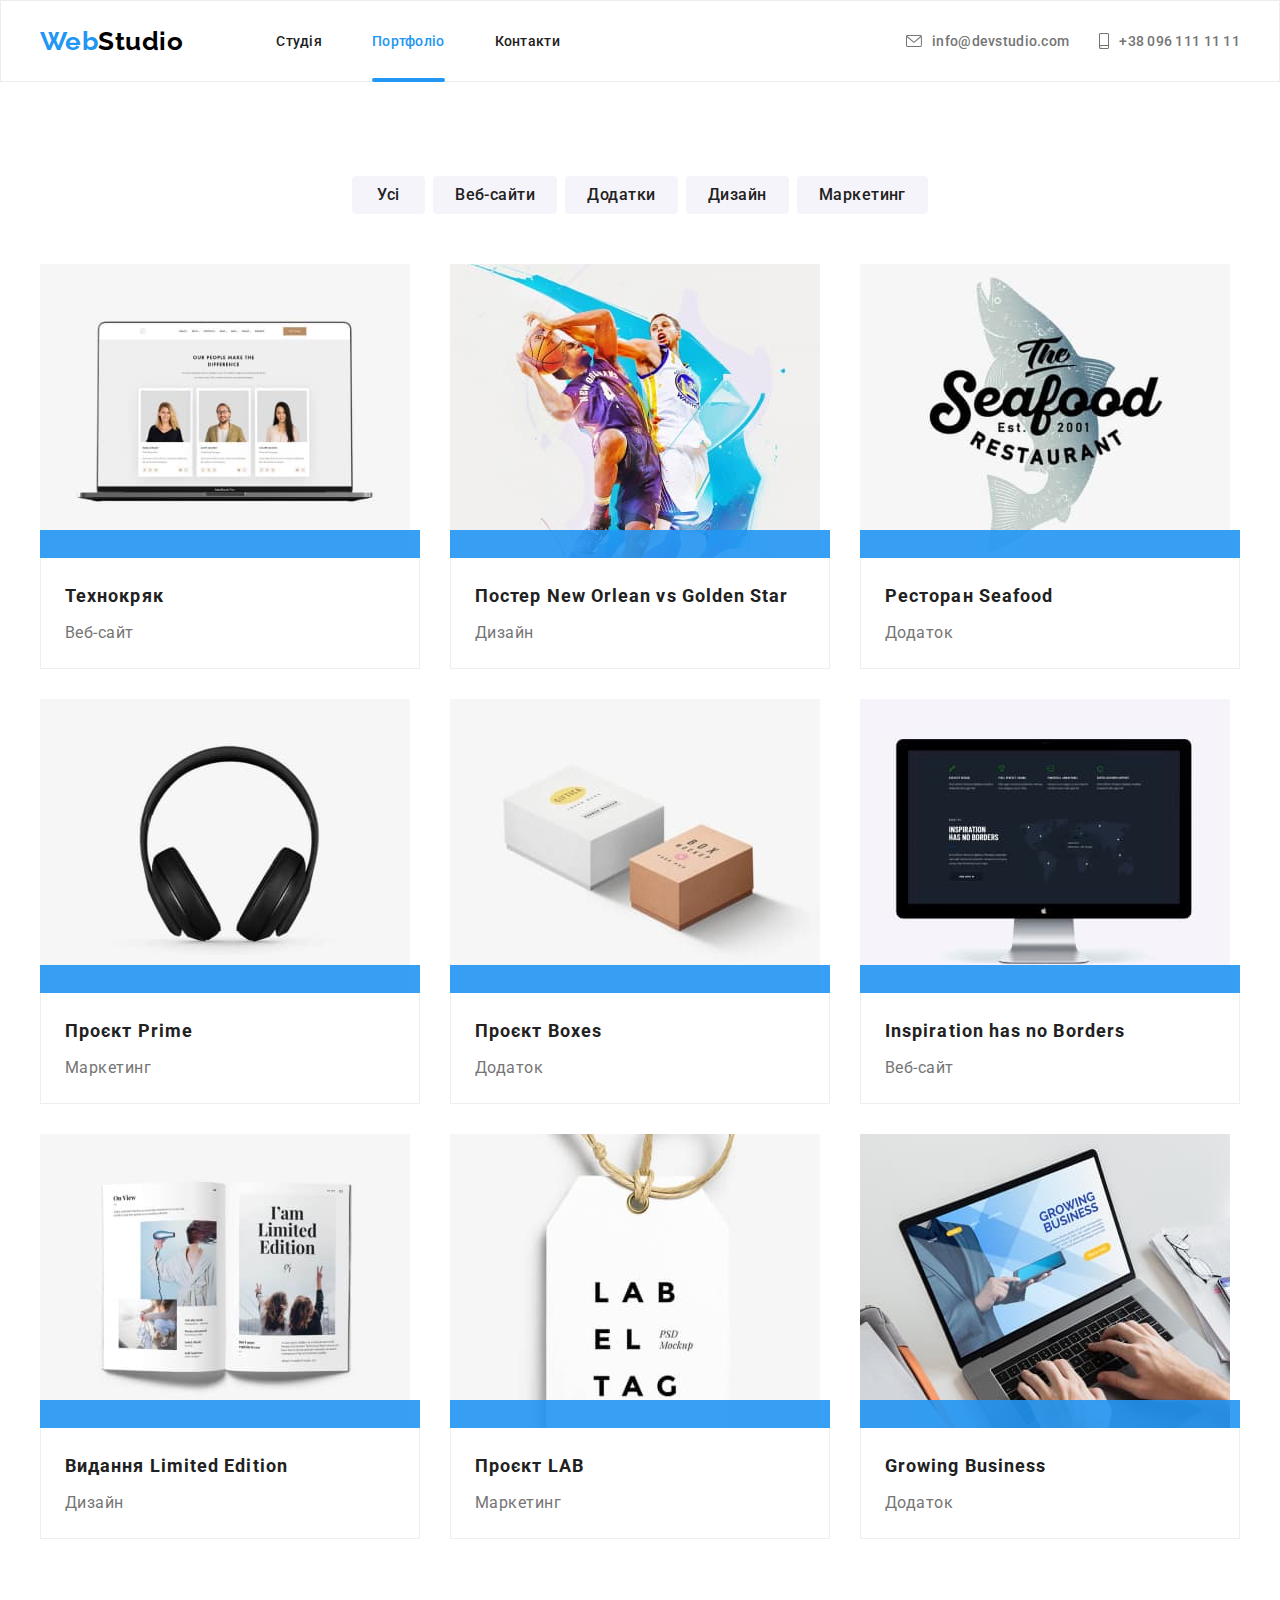
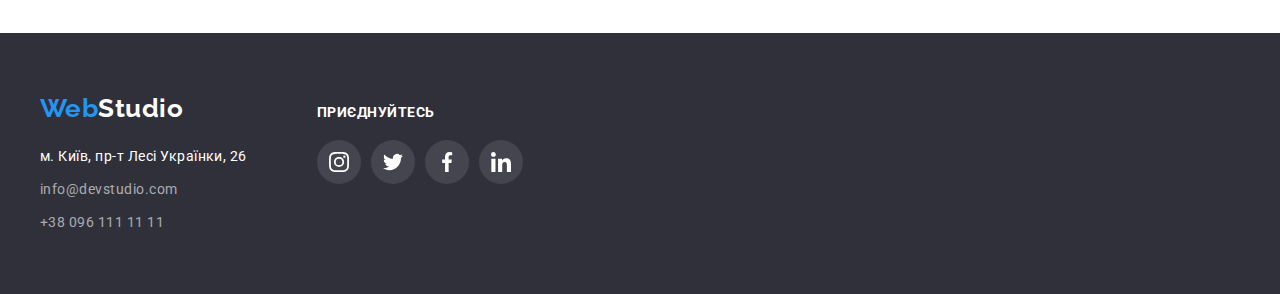
==== portfolio.html @ c34d5bf8 "start" ====
<!DOCTYPE html>
<html lang="uk">
  <head>
    <meta charset="UTF-8" />
    <meta http-equiv="X-UA-Compatible" content="IE=edge" />
    <meta name="viewport" content="width=device-width, initial-scale=1.0" />
    <title>WebStudio</title>
    <link rel="preconnect" href="https://fonts.googleapis.com" />
    <link rel="preconnect" href="https://fonts.gstatic.com" crossorigin />
    <link
      href="https://fonts.googleapis.com/css2?family=Raleway:wght@700&family=Roboto:wght@400;500;700;900&display=swap"
      rel="stylesheet"
    />
    <link
      rel="stylesheet"
      href="https://cdnjs.cloudflare.com/ajax/libs/modern-normalize/1.1.0/modern-normalize.min.css"
      integrity="sha512-wpPYUAdjBVSE4KJnH1VR1HeZfpl1ub8YT/NKx4PuQ5NmX2tKuGu6U/JRp5y+Y8XG2tV+wKQpNHVUX03MfMFn9Q=="
      crossorigin="anonymous"
      referrerpolicy="no-referrer"
    />
    <link rel="stylesheet" href="./css/styles.css" />
  </head>

  <body>
    <header class="page-header">
      <!-- Верхня лінія -->
      <div class="container nav">
        <a class="logo" href="./index.html">Web<span class="logo-black">Studio</span></a>
        <nav class="nav-container">
          <ul class="site-nav list">
            <li class="item"><a class="link" href="./index.html">Студія</a></li>
            <li class="item"><a class="link current" href="./portfolio.html">Портфоліо</a></li>
            <li class="item"><a class="link" href="">Контакти</a></li>
          </ul>
        </nav>
        <ul class="contacts list">
          <li class="item">
            <a class="link" href="mailto:info@devstudio.com">
              <svg class="contacts-icon" width="16px" height="12px">
                <use href="./images/icons.svg#icon-mail"></use>
              </svg>
              info@devstudio.com</a
            >
          </li>
          <li class="item">
            <a class="link" href="tel:+380961111111">
              <svg class="contacts-icon" width="10px" height="16px">
                <use href="./images/icons.svg#icon-smartphone"></use>
              </svg>
              +38 096 111 11 11</a
            >
          </li>
        </ul>
      </div>
    </header>

    <main>
      <section class="section">
        <div class="container">
          <!-- Фільтр -->
          <h1 class="visually-hidden">Портфоліо</h1>
          <ul class="list filter-container">
            <li class="item">
              <button class="button filter-button" type="button">Усі</button>
            </li>
            <li class="item">
              <button class="button filter-button" type="button">Веб-сайти</button>
            </li>
            <li class="item">
              <button class="button filter-button" type="button">Додатки</button>
            </li>
            <li class="item"><button class="button filter-button" type="button">Дизайн</button></li>
            <li class="item">
              <button class="button filter-button" type="button">Маркетинг</button>
            </li>
          </ul>

          <!-- Проекти -->
          <ul class="list projects">
            <li class="projects-element">
              <a
                class="link project-link"
                href=""
                target="_blank"
                rel="noopener noreferrer nofollow"
              >
                <div class="thumb">
                  <img
                    src="./images/techno.jpg"
                    alt="Відкритий ноутбук на екрані якого відкрита сторінка сайту"
                    width="370"
                  />
                  <div class="project-overlay">
                    <p>
                      Ресурс пропонує комплексні пропозиції з різним рівнем функціоналу та сервісів.
                      Все це дозволить відвідувачу отримати вичерпні відомості про компанію чи
                      приватну особу.
                    </p>
                  </div>
                </div>
                <div class="project-card-content">
                  <h2 class="projects-title">Технокряк</h2>
                  <p>Веб-сайт</p>
                </div>
              </a>
            </li>
            <li class="projects-element">
              <a
                class="link project-link"
                href=""
                target="_blank"
                rel="noopener noreferrer nofollow"
              >
                <div class="thumb">
                  <img
                    src="./images/new-orlean-vs-golden-star.jpg"
                    alt="Зображення двох баскетболистів які боряться за м'яч"
                    width="370"
                  />
                  <div class="project-overlay">
                    <p>
                      Ресурс пропонує комплексні пропозиції з різним рівнем функціоналу та сервісів.
                      Все це дозволить відвідувачу отримати вичерпні відомості про компанію чи
                      приватну особу.
                    </p>
                  </div>
                </div>
                <div class="project-card-content">
                  <h2 class="projects-title">Постер New Orlean vs Golden Star</h2>
                  <p>Дизайн</p>
                </div>
              </a>
            </li>
            <li class="projects-element">
              <a
                class="link project-link"
                href=""
                target="_blank"
                rel="noopener noreferrer nofollow"
              >
                <div class="thumb">
                  <img
                    src="./images/seafood.jpg"
                    alt="Лого ресторану Seafood на якому зображена риба"
                    width="370"
                  />
                  <div class="project-overlay">
                    <p>
                      Ресурс пропонує комплексні пропозиції з різним рівнем функціоналу та сервісів.
                      Все це дозволить відвідувачу отримати вичерпні відомості про компанію чи
                      приватну особу.
                    </p>
                  </div>
                </div>
                <div class="project-card-content">
                  <h2 class="projects-title">Ресторан Seafood</h2>
                  <p>Додаток</p>
                </div>
              </a>
            </li>
            <li class="projects-element">
              <a
                class="link project-link"
                href=""
                target="_blank"
                rel="noopener noreferrer nofollow"
              >
                <div class="thumb">
                  <img
                    src="./images/prime.jpg"
                    alt="Фото чорних повнорозмірних навушників"
                    width="370"
                  />
                  <div class="project-overlay">
                    <p>
                      Ресурс пропонує комплексні пропозиції з різним рівнем функціоналу та сервісів.
                      Все це дозволить відвідувачу отримати вичерпні відомості про компанію чи
                      приватну особу.
                    </p>
                  </div>
                </div>
                <div class="project-card-content">
                  <h2 class="projects-title">Проєкт Prime</h2>
                  <p>Маркетинг</p>
                </div>
              </a>
            </li>
            <li class="projects-element">
              <a
                class="link project-link"
                href=""
                target="_blank"
                rel="noopener noreferrer nofollow"
              >
                <div class="thumb">
                  <img
                    src="./images/boxes.jpg"
                    alt="Фото на якому зображено дві невеличкі подарункові коробочки"
                    width="370"
                  />
                  <div class="project-overlay">
                    <p>
                      Ресурс пропонує комплексні пропозиції з різним рівнем функціоналу та сервісів.
                      Все це дозволить відвідувачу отримати вичерпні відомості про компанію чи
                      приватну особу.
                    </p>
                  </div>
                </div>
                <div class="project-card-content">
                  <h2 class="projects-title">Проєкт Boxes</h2>
                  <p>Додаток</p>
                </div>
              </a>
            </li>
            <li class="projects-element">
              <a
                class="link project-link"
                href=""
                target="_blank"
                rel="noopener noreferrer nofollow"
              >
                <div class="thumb">
                  <img
                    src="./images/inspiration.jpg"
                    alt="Зображення монітору на якому відкритий сайт з картою світу"
                    width="370"
                  />
                  <div class="project-overlay">
                    <p>
                      Ресурс пропонує комплексні пропозиції з різним рівнем функціоналу та сервісів.
                      Все це дозволить відвідувачу отримати вичерпні відомості про компанію чи
                      приватну особу.
                    </p>
                  </div>
                </div>
                <div class="project-card-content">
                  <h2 class="projects-title">Inspiration has no Borders</h2>
                  <p>Веб-сайт</p>
                </div>
              </a>
            </li>
            <li class="projects-element">
              <a
                class="link project-link"
                href=""
                target="_blank"
                rel="noopener noreferrer nofollow"
              >
                <div class="thumb">
                  <img
                    src="./images/limited-edition.jpg"
                    alt="Фото відкритої книги з рызними зображеннями"
                    width="370"
                  />
                  <div class="project-overlay">
                    <p>
                      Ресурс пропонує комплексні пропозиції з різним рівнем функціоналу та сервісів.
                      Все це дозволить відвідувачу отримати вичерпні відомості про компанію чи
                      приватну особу.
                    </p>
                  </div>
                </div>
                <div class="project-card-content">
                  <h2 class="projects-title">Видання Limited Edition</h2>
                  <p>Дизайн</p>
                </div>
              </a>
            </li>
            <li class="projects-element">
              <a
                class="link project-link"
                href=""
                target="_blank"
                rel="noopener noreferrer nofollow"
              >
                <div class="thumb">
                  <img
                    src="./images/lab.jpg"
                    alt="Фото ярлику на якому великими літерами написано LAB EL TAG"
                    width="370"
                  />
                  <div class="project-overlay">
                    <p>
                      Ресурс пропонує комплексні пропозиції з різним рівнем функціоналу та сервісів.
                      Все це дозволить відвідувачу отримати вичерпні відомості про компанію чи
                      приватну особу.
                    </p>
                  </div>
                </div>
                <div class="project-card-content">
                  <h2 class="projects-title">Проєкт LAB</h2>
                  <p>Маркетинг</p>
                </div>
              </a>
            </li>
            <li class="projects-element">
              <a
                class="link project-link"
                href=""
                target="_blank"
                rel="noopener noreferrer nofollow"
              >
                <div class="thumb">
                  <img
                    src="./images/growing-business.jpg"
                    alt="Відкритий ноут-бук на екрані якого зображення чоловіка з планшетом"
                    width="370"
                  />
                  <div class="project-overlay">
                    <p>
                      Ресурс пропонує комплексні пропозиції з різним рівнем функціоналу та сервісів.
                      Все це дозволить відвідувачу отримати вичерпні відомості про компанію чи
                      приватну особу.
                    </p>
                  </div>
                </div>
                <div class="project-card-content">
                  <h2 class="projects-title">Growing Business</h2>
                  <p>Додаток</p>
                </div>
              </a>
            </li>
          </ul>
        </div>
      </section>
    </main>

    <!-- Підвал -->
    <footer class="footer">
      <div class="container">
        <div class="footer-box">
          <a class="logo" href="./index.html">Web<span class="logo-white">Studio</span></a>
          <address class="address-list">
            <ul class="list">
              <li>
                <a
                  class="physical-address"
                  href="https://goo.gl/maps/CPtrU1FHBa2aNyZL9"
                  target="_blank"
                  rel="noopener noreferrer nofollow"
                  >м. Київ, пр-т Лесі Українки, 26</a
                >
              </li>
              <li>
                <a class="footer-link" href="mailto:info@devstudio.com">info@devstudio.com</a>
              </li>
              <li>
                <a class="footer-link" href="tel:+380961111111">+38 096 111 11 11</a>
              </li>
            </ul>
          </address>
        </div>
        <div class="footer-box social">
          <p>приєднуйтесь</p>
          <ul class="social-links list dark">
            <li>
              <a
                class="social-link dark"
                aria-label="Instagram"
                href=""
                target="_blank"
                rel="noopener noreferrer nofollow"
              >
                <svg width="20px" height="20px">
                  <use href="./images/icons.svg#icon-instagram"></use>
                </svg>
              </a>
            </li>
            <li>
              <a
                class="social-link dark"
                aria-label="Twitter"
                href=""
                target="_blank"
                rel="noopener noreferrer nofollow"
              >
                <svg width="20px" height="20px">
                  <use href="./images/icons.svg#icon-twitter"></use>
                </svg>
              </a>
            </li>
            <li>
              <a
                class="social-link dark"
                aria-label="Facebook"
                href=""
                target="_blank"
                rel="noopener noreferrer nofollow"
              >
                <svg width="20px" height="20px">
                  <use href="./images/icons.svg#icon-facebook"></use>
                </svg>
              </a>
            </li>
            <li>
              <a
                class="social-link dark"
                aria-label="LinkedIn"
                href=""
                target="_blank"
                rel="noopener noreferrer nofollow"
              >
                <svg width="20px" height="20px">
                  <use href="./images/icons.svg#icon-linkedin"></use>
                </svg>
              </a>
            </li>
          </ul>
        </div>
      </div>
    </footer>
  </body>
</html>
---- css/styles.css ----
:root {
    --primary-text-color: #757575;
    --title-text-color: #212121;
    --black-color :#000000;
    --accent-color: #2196F3;
    --background-accent-color: #188CE8;
    --primary-light-color: #ffffff;
    --background-light-color: #F5F4FA;
    --background-dark-color: #2F303A;
    --header-border: #ECECEC;
    --cards-border-color: #EEE;
    --icons-fill-color: #AFB1B8;
    --card-set-gap: 30px;
    --main-elements-gap: 94px;
    --button-shadow: 0px 3px 1px rgba(0, 0, 0, 0.1), 0px 1px 2px rgba(0, 0, 0, 0.08), 0px 2px 2px rgba(0, 0, 0, 0.12);
    --portfolio-box-shadow: 0px 1px 1px rgba(0, 0, 0, 0.12),
        0px 4px 4px rgba(0, 0, 0, 0.06),
        1px 4px 6px rgba(0, 0, 0, 0.16);
    --command-card-shadow: 0px 1px 3px rgba(0, 0, 0, 0.12), 0px 1px 1px rgba(0, 0, 0, 0.14), 0px 2px 1px rgba(0, 0, 0, 0.2);
    --footer-link-color: rgba(255, 255, 255, 0.6);
    --gradient-overlay-color: rgba(47, 48, 58, 0.4);
    --portfolio-projects-overlay: rgba(33, 150, 243, 0.9);
    --dark-social-bg: rgba(255, 255, 255, 0.1);
    --close-button-border: rgba(0, 0, 0, 0.1);
    --backdrop-color: rgba(0, 0, 0, 0.2);
    --cubic-bezier-transition: cubic-bezier(0.4, 0, 0.2, 1);
}

body {
    background-color: var(--primary-light-color);
    color: var(--primary-text-color);
    font-family: 'Roboto', sans-serif;
    letter-spacing: 0.03em;
    margin: 0;
}

h1,
h2,
h3,
h4,
h5,
h6,
p {
    margin: 0;
}

img {
    display: block;
    max-width: 100%;
    height: auto;
}

.visually-hidden {
    position: absolute;
    white-space: nowrap;
    width: 1px;
    height: 1px;
    overflow: hidden;
    border: 0;
    padding: 0;
    clip: rect(0 0 0 0);
    clip-path: inset(50%);
    margin: -1px;
}

.list {
    list-style: none;
    padding: 0;
    margin: 0;
}

.container {
    display: flex;
    align-items: center;
    flex-direction: column;
    width: 1200px;
    margin-left: auto;
    margin-right: auto;
    padding-left: 15px;
    padding-right: 15px;
}

.section {
    padding-top: var(--main-elements-gap);
    padding-bottom: var(--main-elements-gap);
}

/* LOGO */

.logo {
    font-family: Raleway, sans-serif;
    color: var(--accent-color);
    text-decoration: none;
    font-weight: 700;
    font-size: 26px;
    line-height: calc(31/26);
}

.logo-black {
    color: var(--black-color);
}

.logo-white {
    color: var(--primary-light-color);
}

/* Header navigation menu */

.container.nav {
    flex-direction: row;
}

.page-header {
    border: 1px solid var(--header-border);
}

.nav-container {
    margin-left: 93px;
}

.contacts .item + .item {
    margin-left: 30px;
}

.site-nav .link,
.contacts .link {
    display: flex;
    align-items: center;
    padding-top: 32px;
    padding-bottom: 32px;
    text-decoration: none;
    font-weight: 500;
    font-size: 14px;
    line-height: calc(16/14);
    letter-spacing: 0.02em;
    color: var(--title-text-color);

    transition: color 250ms var(--cubic-bezier-transition);
}

.site-nav .link:hover,
.site-nav .link:focus {
    color: var(--accent-color);
}

.contacts .link:hover,
.contacts .link:focus {
    color: var(--accent-color);
}

.contacts {
    display: flex;
    margin-left: auto;
}

.contacts .link {
    color: var(--primary-text-color);
}

.site-nav {
    display: flex;
}

.site-nav .item+.item {
    margin-left: 50px;
}

.contacts-icon {
    margin-right: 10px;
    fill: currentColor;
}

/* Navigation animation */

/* Contacts hover/focus effect START */

.contacts .link:hover::after,
.contacts .link:focus::after {
     opacity: 1;
     transform: scaleX(1);
 } 

/* Contacts hover/focus effect END */

.site-nav .link,
.contacts .link {
    position: relative;
}

.site-nav .link:not(.current):hover::after,
.site-nav .link:not(.current):focus::after {
    opacity: 1;
    transform: scaleX(1);
}

.site-nav .link:not(.current)::after,
.contacts .link::after {
    position: absolute;
    left: 0;
    bottom: -1px;
    content: '';
    display: block;
    width: 100%;
    height: 4px;
    background-color: var(--accent-color);
    border-radius: 2px;
    opacity: 0;
    transform: scaleX(0);
    transition: opacity 400ms var(--cubic-bezier-transition), transform 400ms var(--cubic-bezier-transition);
}

.current::after {
    position: absolute;
    left: 0;
    bottom: -1px;
    content: '';
    display: block;
    width: 100%;
    height: 4px;
    background-color: var(--accent-color);
    border-radius: 2px;
}

.site-nav .link.current {
    position: relative;
    color: var(--accent-color);
}

/* HERO */

.overlay {
    display: block;
    margin-left: auto;
    margin-right: auto;
    max-width: 1600px;
    max-height: 600px;
    padding-top: 200px;
    padding-bottom: 200px;
    background-color: var(--background-dark-color);
    background-image: linear-gradient(to right,
    var(--gradient-overlay-color),
    var(--gradient-overlay-color)), url('../images/hero_img.jpg');
    background-size: cover;
    background-position: center;
    background-repeat: no-repeat;
}

.section.hero {
    margin: 0 auto;
    padding: 0;
}

.hero-text {
    max-width: 696px;
    margin-top: 0;
    margin-bottom: 30px;
    margin-left: auto;
    margin-right: auto;

    text-align: center;
    font-weight: 900;
    font-size: 44px;
    line-height: calc(60/44);
    letter-spacing: 0.06em;
    text-transform: uppercase;
    color: var(--primary-light-color);
}

.button {
    text-align: center;
    font-family: inherit;
    cursor: pointer;
}

.hero-button {
    padding: 10px 32px;
    font-weight: 700;
    font-size: 16px;
    line-height: calc(30/16);
    letter-spacing: 0.06em;
    min-width: 216px;
    border: 0;
    border-radius: 4px;
    background-color: var(--accent-color);
    color: var(--primary-light-color);

    transition: background-color 250ms var(--cubic-bezier-transition);
}

.hero-button:hover,
.hero-button:focus {
    background-color: var(--background-accent-color);
}

/* Advantages */

.advantages-heder {
    font-size: 14px;
    line-height: calc(16/14);
    text-transform: uppercase;
    color: var(--title-text-color);
}

.advantages {
    display: flex;
}

.list.advantages p {
    margin-top: 10px;
    font-size: 14px;
    line-height: calc(24/14);
}

.list.advantages .item {
    width: 270px;
}

.advantages .item + .item {
    margin-left: var(--card-set-gap);
}

.advantages-bg {
    display: flex;
    justify-content: center;
    align-items: center;
    margin-bottom: 30px;
    width: 270px;
    height: 120px;
    border-radius: 4px;
    background-color: var(--background-light-color);
}

/* What we are doing */

.section.spec {
    padding-top: 0;
}

.title {
    margin-bottom: 50px;
    text-align: center;
    font-size: 36px;
    line-height: calc(42/36);
    color: var(--title-text-color);
}

.specialization {
    display: flex;
    flex-wrap: wrap;
}

.specialization .item + .item {
    margin-left: var(--card-set-gap);
}

.specialization .item {
    position: relative;

}

.spec-overlay {
    position: absolute;
    display: flex;
    justify-content: center;
    align-items: center;
    bottom: 0;
    right: 0;
    width: 100%;
    height: 70px;
    background-color: rgba(47, 48, 58, 0.8);
}

.spec-overlay-text {
    font-weight: 700;
    font-size: 14px;
    line-height: calc(16/14);
    text-transform: uppercase;
    color: var(--primary-light-color);
}

/* Our Command */

.command {
    display: flex;
    flex-wrap: wrap;
}

.command-bg {
    background-color: var(--background-light-color);
}

.command-card {
    background-color: var(--primary-light-color);
    border-radius: 0px 0px 4px 4px;
    box-shadow: var(--command-card-shadow);
}

.card-content {
    padding-top: var(--card-set-gap);
    padding-bottom: var(--card-set-gap);
}

.command .item + .item {
    margin-left: var(--card-set-gap);
}

.command-text {
    text-align: center;
    font-size: 16px;
    line-height: calc(19/16);
}

.command-header {
    margin-bottom: 10px;
    color: var(--title-text-color);
    font-weight: 500;
}

.social-links {
    display: flex;
    justify-content: center;
    margin-top: 16px;
}

.social-link {
    display: flex;
    justify-content: center;
    align-items: center;
    width: 44px;
    height: 44px;
    background-color: var(--primary-light-color);
    border-radius: 50%;
    fill: var(--icons-fill-color);

    transition: background-color 500ms var(--cubic-bezier-transition), fill 250ms var(--cubic-bezier-transition);    
}

.social-link:hover,
.social-link:focus {
    background-color: var(--accent-color);
    fill: var(--primary-light-color);
}

.social-links li + li {
    margin-left: 10px;
}

/* Clients */

.clients-container {
    display: flex;
    justify-content: center;
    gap: var(--card-set-gap)
}

.clients {
    display: flex;
    justify-content: center;
    align-items: center;
    width: 170px;
    height: 92px;
    border: 1px solid var(--icons-fill-color);
    border-radius: 4px;
    fill: var(--icons-fill-color);

    transition: border-color 250ms var(--cubic-bezier-transition), fill 250ms var(--cubic-bezier-transition);
}

.clients:hover,
.clients:focus {
    fill: var(--accent-color);
    border-color: var(--accent-color);
}

/* Footer */

.footer {
    display: flex;
    padding-top: 60px;
    padding-bottom: 60px;
    background-color: var(--background-dark-color);
}

.footer .container {
    flex-direction: row;
    align-items: flex-start;
    align-items: baseline;
    gap: 70px
}

.footer-box.social {
    color: var(--primary-light-color);
    font-size: 14px;
    line-height: calc(16/14);
    text-transform: uppercase;
    font-weight: bold;
}

.physical-address,
.footer-link {
    text-decoration: none;
    font-style: normal;
    font-size: 14px;
    line-height: calc(24/14);
}

.physical-address {
    display: inline-block;
    color: var(--primary-light-color);
}

.address-list {
    margin-top: 20px;
}

.address-list ul li:not(:first-child) {
    margin-top: 9px;
}

.footer-link {
    display: inline-block;
    color: var(--footer-link-color);

    transition: color 250ms var(--cubic-bezier-transition);
}

.footer-link:hover,
.footer-link:focus {
    color: var(--accent-color);
}

.social-links.dark {
    margin-top: 20px;
}

.social-link.dark {
    background: var(--dark-social-bg);
    fill: var(--primary-light-color);
}

.social-link.dark:hover,
.social-link.dark:focus {
    background-color: var(--accent-color);
}

/* Portfolio */

.filter-container {
    display: flex;
    justify-content: center;
    margin-bottom: 50px;
}

.filter-button {
    min-width: 73px;
    padding: 6px 22px;
    font-weight: 500;
    font-size: 16px;
    line-height: calc(26/16);
    letter-spacing: 0.03em;
    background-color: var(--background-light-color);
    color: var(--title-text-color);
    border: 0;
    border-radius: 4px;

    transition: color 250ms var(--cubic-bezier-transition), 
        background-color 250ms var(--cubic-bezier-transition), 
        box-shadow 250ms var(--cubic-bezier-transition);
}

.filter-container .item:first-child .filter-button {
    padding: 6px 25px;
}

.filter-container .item + .item {
    margin-left: 8px;
}

.filter-button:hover,
.filter-button:focus {
    background-color: var(--accent-color);
    color: var(--primary-light-color);
    box-shadow: var(--button-shadow);
}

.projects-title {
    margin-bottom: 4px;
    color: var(--title-text-color);
    font-size: 18px;
    line-height: calc(36/18);
    letter-spacing: 0.06em;
}

.projects {
    display: flex;
    flex-wrap: wrap;
    margin-bottom: -30px;
    margin-right: -30px;
    font-size: 16px;
    line-height: calc(30/16);
}

.project-link {
    display: block;
    color: var(--primary-text-color);
    text-decoration: none;

    transition: box-shadow 250ms var(--cubic-bezier-transition);
}
.project-link:hover,
.project-link:focus {
    box-shadow: var(--portfolio-box-shadow);
}

.projects-element {
    margin-right: 30px;
    margin-bottom: 30px;
    width: calc(100% / 3 - 30px);
}

.project-card-content {
    padding-top: 20px;
    padding-bottom: 20px;
    padding-left: 24px;
    padding-right: 24px;
    border: 1px solid var(--cards-border-color);
    border-top: 0;
}

/* Portfolio animations */

.thumb {
    position: relative;
    overflow: hidden;
}

.project-link:hover .project-overlay,
 .project-link:focus .project-overlay {
     transform: translateY(0)
 }

.project-overlay {
    position: absolute;
    top: 0;
    width: 100%;

    display: block;
    padding: 63px 24px;

    font-size: 18px;
    line-height: calc(28/18);
    color: var(--primary-light-color);
    background-color: var(--portfolio-projects-overlay);

    transform: translateY(100%);
    transition: transform 250ms var(--cubic-bezier-transition);
}

/* Modal window */

.backdrop {
    position: fixed;
    top: 0;
    left: 0;
    width: 100%;
    height: 100%;
    background-color: var(--backdrop-color);
    opacity: 1;

    transition: opacity 400ms var(--cubic-bezier-transition),
        visibility 400ms var(--cubic-bezier-transition);
}

.backdrop.is-hidden {
    opacity: 0;
    pointer-events: none;
    visibility: hidden;
}

.backdrop.is-hidden .modal {
    transform: translateX(-50%) scale(0.1);
}

.modal {
    position: absolute;
    left: 50%;
    top: 221px;
    min-width: 528px;
    min-height: 581px;
    background: var(--primary-light-color);
    box-shadow: var(--command-card-shadow);
    border-radius: 4px;

    transform: translateX(-50%) scale(1);
    transition: transform 400ms var(--cubic-bezier-transition);
}

.close-button {
    position: absolute;
    right: 8px;
    top: 8px;
    display: flex;
    padding: 0;
    width: 30px;
    height: 30px;
    background-color: var(--primary-light-color);
    border: 1px solid var(--close-button-border);
    border-radius: 50%;
    cursor: pointer;
}

.easter-egg {
    position: absolute;
    left: 50%;
    top: 50%;

    border: 2px solid #d3d4da;
    border-radius: 4px;
    
    transform: translate(-50%, -50%);
}
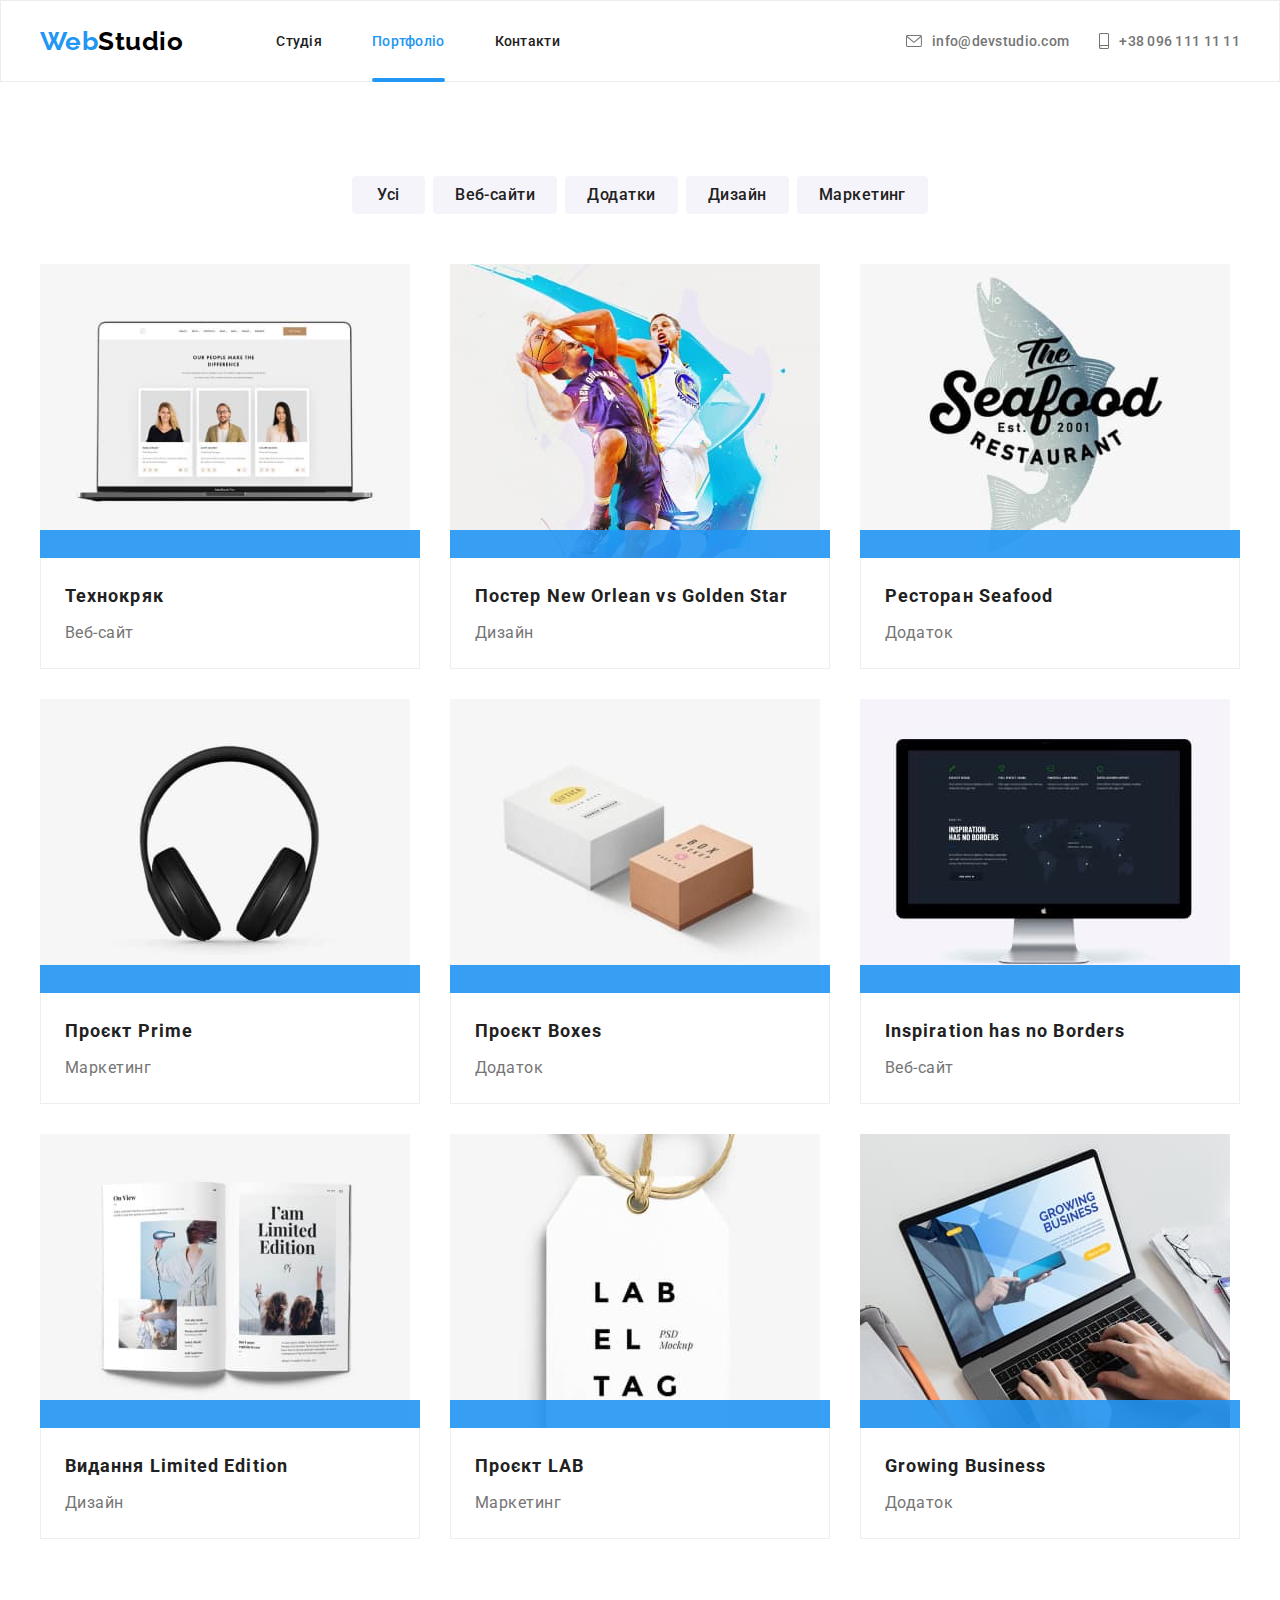
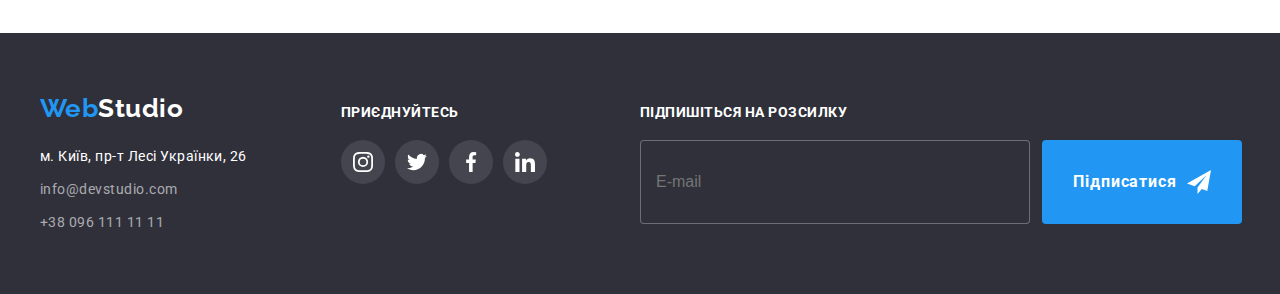
==== commit 9e5f61a5: "modal inputs" ====
--- a/portfolio.html
+++ b/portfolio.html
@@ -328,7 +328,7 @@
     <!-- Підвал -->
     <footer class="footer">
       <div class="container">
-        <div class="footer-box">
+        <div class="footer-box address">
           <a class="logo" href="./index.html">Web<span class="logo-white">Studio</span></a>
           <address class="address-list">
             <ul class="list">
@@ -407,6 +407,26 @@
             </li>
           </ul>
         </div>
+        <div class="footer-box form">
+          <form autocomplete="off" method="POST" action="javascript:void(0);">
+            <label class="mail-label" for="subscription">Підпишіться на розсилку</label>
+            <div class="subscription-wrapper">
+              <input
+                class="mail-box"
+                type="email"
+                id="subscription"
+                name="mail"
+                placeholder="E-mail"
+              />
+              <button class="button subscription-button" type="submit">
+                Підписатися
+                <svg height="24" width="24">
+                  <use href="./images/icons.svg#subscription"></use>
+                </svg>
+              </button>
+            </div>
+          </form>
+        </div>
       </div>
     </footer>
   </body>
--- a/css/styles.css
+++ b/css/styles.css
@@ -18,6 +18,7 @@
         1px 4px 6px rgba(0, 0, 0, 0.16);
     --command-card-shadow: 0px 1px 3px rgba(0, 0, 0, 0.12), 0px 1px 1px rgba(0, 0, 0, 0.14), 0px 2px 1px rgba(0, 0, 0, 0.2);
     --footer-link-color: rgba(255, 255, 255, 0.6);
+    --footer-mailbox-border: rgba(255, 255, 255, 0.3);
     --gradient-overlay-color: rgba(47, 48, 58, 0.4);
     --portfolio-projects-overlay: rgba(33, 150, 243, 0.9);
     --dark-social-bg: rgba(255, 255, 255, 0.1);
@@ -272,7 +273,7 @@
     cursor: pointer;
 }
 
-.hero-button {
+.subscription-button {
     padding: 10px 32px;
     font-weight: 700;
     font-size: 16px;
@@ -287,8 +288,8 @@
     transition: background-color 250ms var(--cubic-bezier-transition);
 }
 
-.hero-button:hover,
-.hero-button:focus {
+.subscription-button:hover,
+.subscription-button:focus {
     background-color: var(--background-accent-color);
 }
 
@@ -485,10 +486,18 @@
     flex-direction: row;
     align-items: flex-start;
     align-items: baseline;
-    gap: 70px
+}
+
+.footer-box.address {
+    margin-right: 70px;
 }
 
 .footer-box.social {
+    margin-right: 93px;
+}
+
+.footer-box.social,
+ .footer-box.form {
     color: var(--primary-light-color);
     font-size: 14px;
     line-height: calc(16/14);
@@ -505,6 +514,7 @@
 }
 
 .physical-address {
+    width: 231px;
     display: inline-block;
     color: var(--primary-light-color);
 }
@@ -542,6 +552,38 @@
 .social-link.dark:focus {
     background-color: var(--accent-color);
 }
+
+.mail-label {
+    display: block;
+    margin-bottom: 20px;
+}
+
+.mail-box {
+    display: flex;
+    width: 358px;
+    height: 50px;
+    padding: 16px 15px;
+    margin-right: 12px;
+    font-size: 16px;
+    line-height: calc(16/20);
+    color: var(--footer-link-color);
+    border: 1px solid var(--footer-mailbox-border);
+    border-radius: 4px;
+    background-color: var(--background-dark-color);
+}
+
+ .footer-box .subscription-button {
+    display: inline-flex;
+    justify-content: center;
+    align-items: center;
+    min-width: 200px;
+    gap: 10px;
+    padding: 10px 28px;
+ }
+
+ .subscription-wrapper {
+    display: flex;
+ }
 
 /* Portfolio */
 
@@ -707,6 +749,53 @@
     border: 1px solid var(--close-button-border);
     border-radius: 50%;
     cursor: pointer;
+    fill: var(--black-color);
+}
+
+.close-button:hover {
+    fill: var(--accent-color);
+}
+
+.form-wrapper {
+    display: flex;
+    flex-direction: column;
+    padding: 40px;
+}
+
+.form-title {
+    font-weight: 700;
+    font-size: 20px;
+    line-height: calc(23/20);
+    text-align: center;
+    letter-spacing: 0.03em;
+    color: #212121;
+    margin-bottom: 12px;
+}
+
+.form-wrapper .button {
+    max-width: 200px;
+}
+
+.input-box {
+    display: block;
+    box-sizing: border-box;
+    margin-bottom: 10px;
+    width: 448px;
+    height: 40px;
+    border: 1px solid rgba(33, 33, 33, 0.2);
+    border-radius: 4px;
+}
+
+.input-box.comment {
+    margin-bottom: 20px;
+    height: 120px;
+}
+
+.agreement {
+    display: flex;
+    flex-direction: column;
+    align-items: center;
+    gap: 30px;
 }
 
 .easter-egg {
